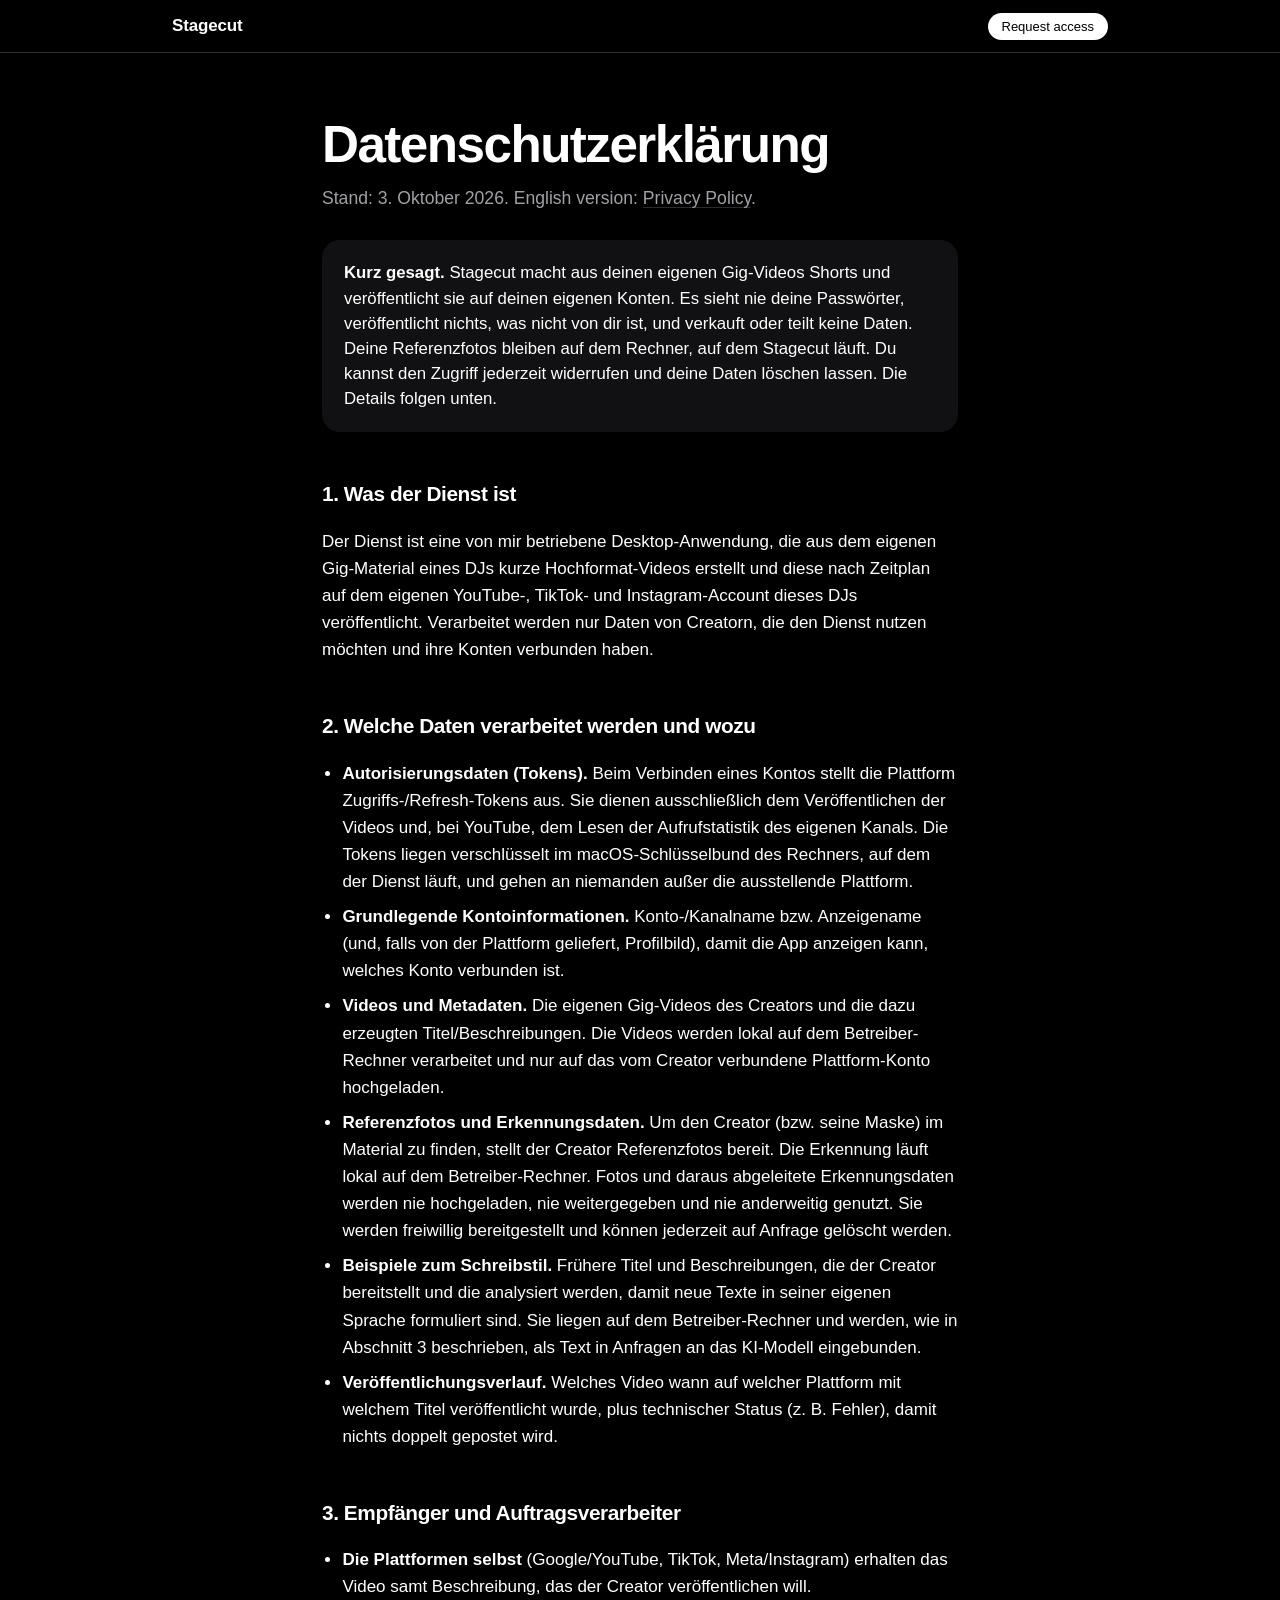
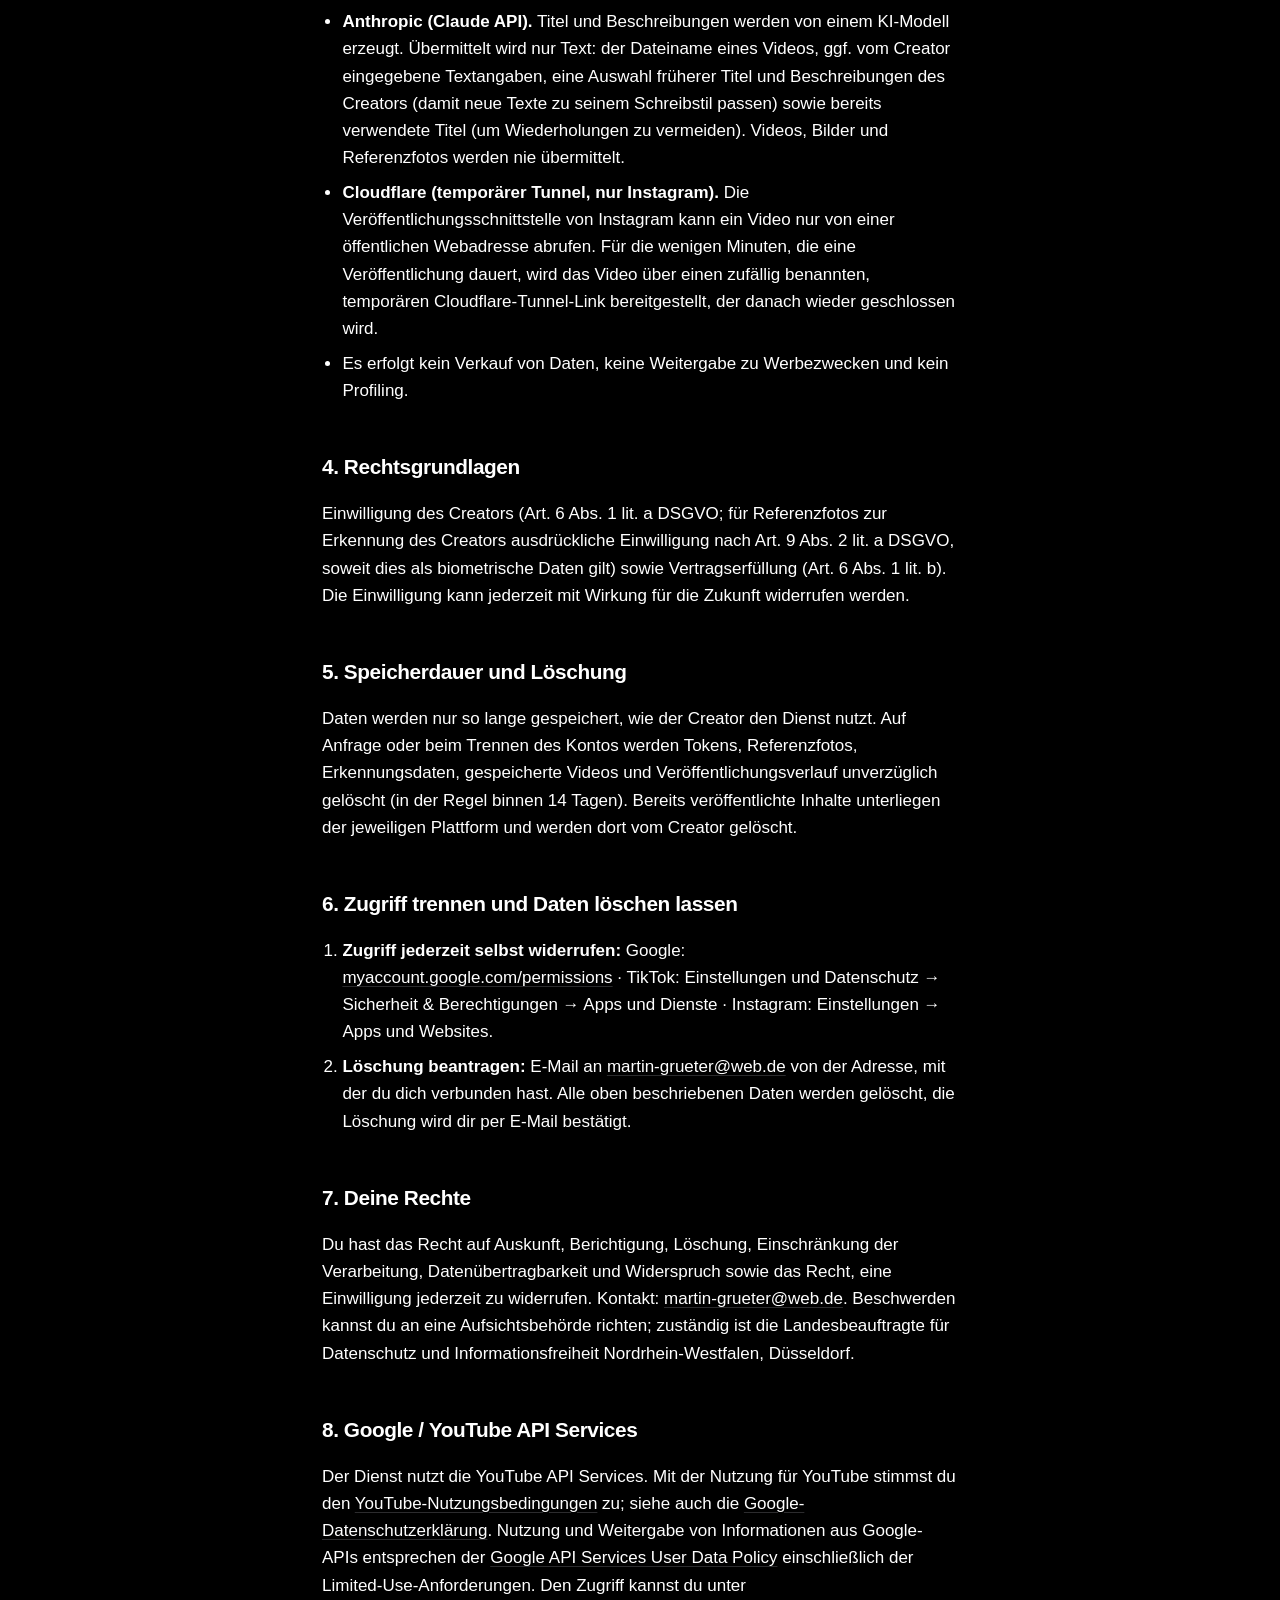
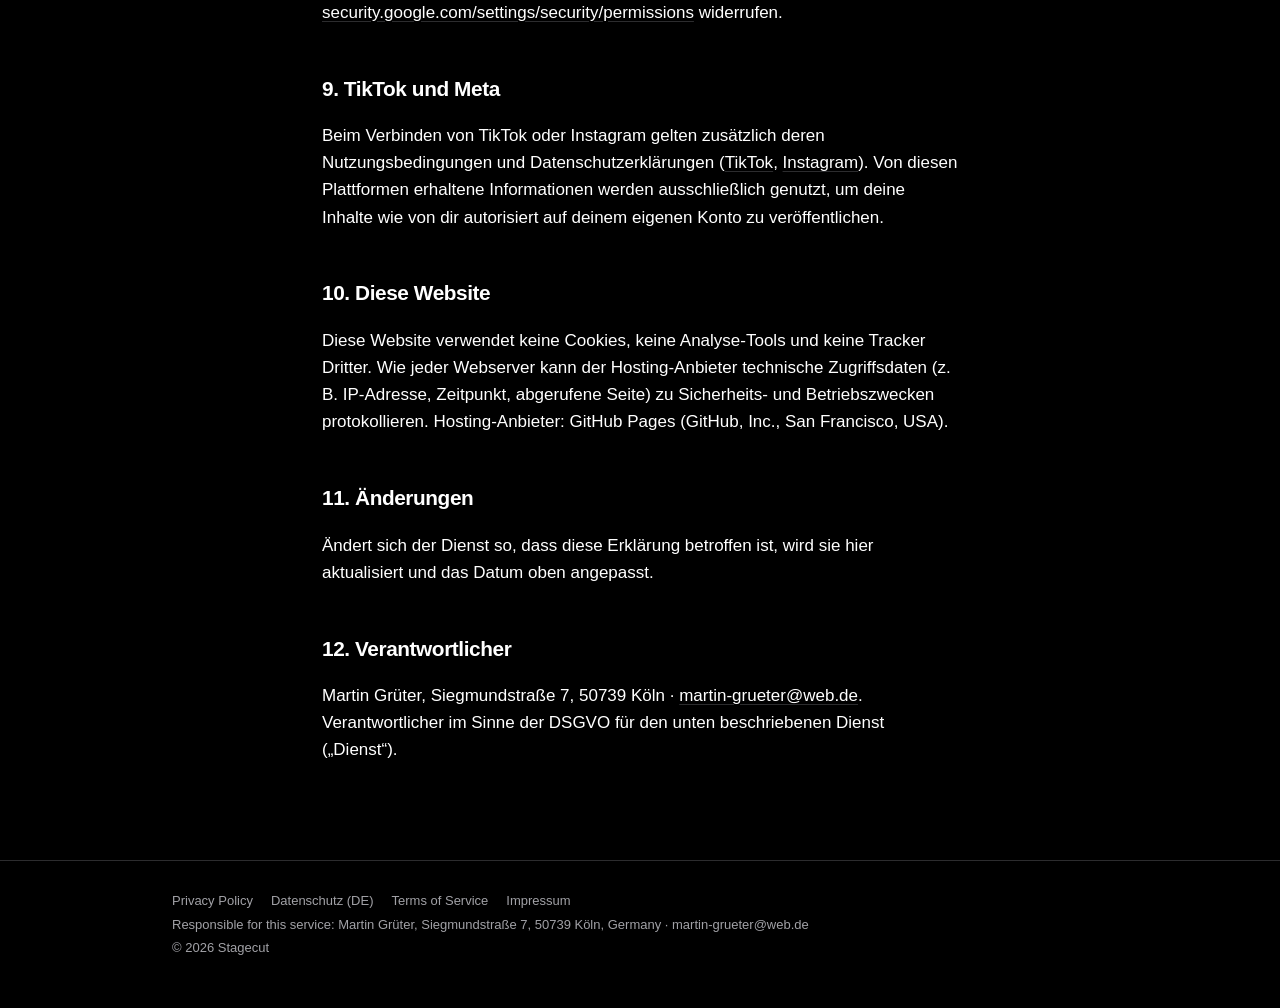
==== datenschutz.html @ 5a14fdf3 "Add files via upload" ====
<!doctype html>
<html lang="de">
<head>
<meta charset="utf-8">
<meta name="viewport" content="width=device-width, initial-scale=1">
<title>Datenschutzerklärung – Stagecut</title>
<meta name="description" content="Wie Stagecut mit Creator-Daten, Plattform-Tokens und Videos umgeht.">
<meta name="color-scheme" content="dark">
<link rel="stylesheet" href="style.css">
</head>
<body>
<nav class="nav"><div class="nav-inner">
  <a class="brand" href="index.html">Stagecut</a>
  <div class="nav-links"><a class="pill" href="mailto:martin-grueter@web.de?subject=Stagecut%20access">Request access</a></div>
</div></nav>
<main class="narrow">
<h1>Datenschutzerklärung</h1>
<p class="lead">Stand: 3. Oktober 2026. English version: <a href="privacy.html">Privacy Policy</a>.</p>

<div class="summary"><strong>Kurz gesagt.</strong> Stagecut macht aus deinen eigenen Gig-Videos Shorts und veröffentlicht sie auf deinen eigenen Konten. Es sieht nie deine Passwörter, veröffentlicht nichts, was nicht von dir ist, und verkauft oder teilt keine Daten. Deine Referenzfotos bleiben auf dem Rechner, auf dem Stagecut läuft. Du kannst den Zugriff jederzeit widerrufen und deine Daten löschen lassen. Die Details folgen unten.</div>
<h2>1. Was der Dienst ist</h2>
<p>Der Dienst ist eine von mir betriebene Desktop-Anwendung, die aus dem eigenen Gig-Material eines DJs kurze Hochformat-Videos erstellt und diese nach Zeitplan auf dem eigenen YouTube-, TikTok- und Instagram-Account dieses DJs veröffentlicht. Verarbeitet werden nur Daten von Creatorn, die den Dienst nutzen möchten und ihre Konten verbunden haben.</p>

<h2>2. Welche Daten verarbeitet werden und wozu</h2>
<ul>
<li><strong>Autorisierungsdaten (Tokens).</strong> Beim Verbinden eines Kontos stellt die Plattform Zugriffs-/Refresh-Tokens aus. Sie dienen ausschließlich dem Veröffentlichen der Videos und, bei YouTube, dem Lesen der Aufrufstatistik des eigenen Kanals. Die Tokens liegen verschlüsselt im macOS-Schlüsselbund des Rechners, auf dem der Dienst läuft, und gehen an niemanden außer die ausstellende Plattform.</li>
<li><strong>Grundlegende Kontoinformationen.</strong> Konto-/Kanalname bzw. Anzeigename (und, falls von der Plattform geliefert, Profilbild), damit die App anzeigen kann, welches Konto verbunden ist.</li>
<li><strong>Videos und Metadaten.</strong> Die eigenen Gig-Videos des Creators und die dazu erzeugten Titel/Beschreibungen. Die Videos werden lokal auf dem Betreiber-Rechner verarbeitet und nur auf das vom Creator verbundene Plattform-Konto hochgeladen.</li>
<li><strong>Referenzfotos und Erkennungsdaten.</strong> Um den Creator (bzw. seine Maske) im Material zu finden, stellt der Creator Referenzfotos bereit. Die Erkennung läuft lokal auf dem Betreiber-Rechner. Fotos und daraus abgeleitete Erkennungsdaten werden nie hochgeladen, nie weitergegeben und nie anderweitig genutzt. Sie werden freiwillig bereitgestellt und können jederzeit auf Anfrage gelöscht werden.</li>
<li><strong>Beispiele zum Schreibstil.</strong> Frühere Titel und Beschreibungen, die der Creator bereitstellt und die analysiert werden, damit neue Texte in seiner eigenen Sprache formuliert sind. Sie liegen auf dem Betreiber-Rechner und werden, wie in Abschnitt 3 beschrieben, als Text in Anfragen an das KI-Modell eingebunden.</li>
<li><strong>Veröffentlichungsverlauf.</strong> Welches Video wann auf welcher Plattform mit welchem Titel veröffentlicht wurde, plus technischer Status (z. B. Fehler), damit nichts doppelt gepostet wird.</li>
</ul>

<h2>3. Empfänger und Auftragsverarbeiter</h2>
<ul>
<li><strong>Die Plattformen selbst</strong> (Google/YouTube, TikTok, Meta/Instagram) erhalten das Video samt Beschreibung, das der Creator veröffentlichen will.</li>
<li><strong>Anthropic (Claude API).</strong> Titel und Beschreibungen werden von einem KI-Modell erzeugt. Übermittelt wird nur Text: der Dateiname eines Videos, ggf. vom Creator eingegebene Textangaben, eine Auswahl früherer Titel und Beschreibungen des Creators (damit neue Texte zu seinem Schreibstil passen) sowie bereits verwendete Titel (um Wiederholungen zu vermeiden). Videos, Bilder und Referenzfotos werden nie übermittelt.</li>
<li><strong>Cloudflare (temporärer Tunnel, nur Instagram).</strong> Die Veröffentlichungsschnittstelle von Instagram kann ein Video nur von einer öffentlichen Webadresse abrufen. Für die wenigen Minuten, die eine Veröffentlichung dauert, wird das Video über einen zufällig benannten, temporären Cloudflare-Tunnel-Link bereitgestellt, der danach wieder geschlossen wird.</li>
<li>Es erfolgt kein Verkauf von Daten, keine Weitergabe zu Werbezwecken und kein Profiling.</li>
</ul>

<h2>4. Rechtsgrundlagen</h2>
<p>Einwilligung des Creators (Art. 6 Abs. 1 lit. a DSGVO; für Referenzfotos zur Erkennung des Creators ausdrückliche Einwilligung nach Art. 9 Abs. 2 lit. a DSGVO, soweit dies als biometrische Daten gilt) sowie Vertragserfüllung (Art. 6 Abs. 1 lit. b). Die Einwilligung kann jederzeit mit Wirkung für die Zukunft widerrufen werden.</p>

<h2>5. Speicherdauer und Löschung</h2>
<p>Daten werden nur so lange gespeichert, wie der Creator den Dienst nutzt. Auf Anfrage oder beim Trennen des Kontos werden Tokens, Referenzfotos, Erkennungsdaten, gespeicherte Videos und Veröffentlichungsverlauf unverzüglich gelöscht (in der Regel binnen 14 Tagen). Bereits veröffentlichte Inhalte unterliegen der jeweiligen Plattform und werden dort vom Creator gelöscht.</p>

<h2 id="delete-data">6. Zugriff trennen und Daten löschen lassen</h2>
<ol>
<li><strong>Zugriff jederzeit selbst widerrufen:</strong> Google: <a href="https://myaccount.google.com/permissions">myaccount.google.com/permissions</a> &middot; TikTok: Einstellungen und Datenschutz &rarr; Sicherheit &amp; Berechtigungen &rarr; Apps und Dienste &middot; Instagram: Einstellungen &rarr; Apps und Websites.</li>
<li><strong>Löschung beantragen:</strong> E-Mail an <a href="mailto:martin-grueter@web.de">martin-grueter@web.de</a> von der Adresse, mit der du dich verbunden hast. Alle oben beschriebenen Daten werden gelöscht, die Löschung wird dir per E-Mail bestätigt.</li>
</ol>

<h2>7. Deine Rechte</h2>
<p>Du hast das Recht auf Auskunft, Berichtigung, Löschung, Einschränkung der Verarbeitung, Datenübertragbarkeit und Widerspruch sowie das Recht, eine Einwilligung jederzeit zu widerrufen. Kontakt: <a href="mailto:martin-grueter@web.de">martin-grueter@web.de</a>. Beschwerden kannst du an eine Aufsichtsbehörde richten; zuständig ist die Landesbeauftragte für Datenschutz und Informationsfreiheit Nordrhein-Westfalen, Düsseldorf.</p>

<h2>8. Google / YouTube API Services</h2>
<p>Der Dienst nutzt die YouTube API Services. Mit der Nutzung für YouTube stimmst du den <a href="https://www.youtube.com/t/terms">YouTube-Nutzungsbedingungen</a> zu; siehe auch die <a href="https://policies.google.com/privacy">Google-Datenschutzerklärung</a>. Nutzung und Weitergabe von Informationen aus Google-APIs entsprechen der <a href="https://developers.google.com/terms/api-services-user-data-policy">Google API Services User Data Policy</a> einschließlich der Limited-Use-Anforderungen. Den Zugriff kannst du unter <a href="https://security.google.com/settings/security/permissions">security.google.com/settings/security/permissions</a> widerrufen.</p>

<h2>9. TikTok und Meta</h2>
<p>Beim Verbinden von TikTok oder Instagram gelten zusätzlich deren Nutzungsbedingungen und Datenschutzerklärungen (<a href="https://www.tiktok.com/legal/page/eea/privacy-policy/en">TikTok</a>, <a href="https://privacycenter.instagram.com/policy">Instagram</a>). Von diesen Plattformen erhaltene Informationen werden ausschließlich genutzt, um deine Inhalte wie von dir autorisiert auf deinem eigenen Konto zu veröffentlichen.</p>

<h2>10. Diese Website</h2>
<p>Diese Website verwendet keine Cookies, keine Analyse-Tools und keine Tracker Dritter. Wie jeder Webserver kann der Hosting-Anbieter technische Zugriffsdaten (z. B. IP-Adresse, Zeitpunkt, abgerufene Seite) zu Sicherheits- und Betriebszwecken protokollieren. Hosting-Anbieter: GitHub Pages (GitHub, Inc., San Francisco, USA).</p>

<h2>11. Änderungen</h2>
<p>Ändert sich der Dienst so, dass diese Erklärung betroffen ist, wird sie hier aktualisiert und das Datum oben angepasst.</p>
<h2>12. Verantwortlicher</h2>
<p>Martin Grüter, Siegmundstraße 7, 50739 Köln &middot; <a href="mailto:martin-grueter@web.de">martin-grueter@web.de</a>. Verantwortlicher im Sinne der DSGVO für den unten beschriebenen Dienst („Dienst“).</p>


</main>
<footer><div class="foot">
  <a href="privacy.html">Privacy Policy</a><a href="datenschutz.html">Datenschutz (DE)</a><a href="terms.html">Terms of Service</a><a href="impressum.html">Impressum</a><br>
  Responsible for this service: Martin Grüter, Siegmundstraße 7, 50739 Köln, Germany &middot; <a href="mailto:martin-grueter@web.de">martin-grueter@web.de</a><br>
  &copy; 2026 Stagecut
</div></footer>
</body>
</html>
---- style.css ----
/* Always black with white text — no light mode. */
:root {
  --bg: #000000;
  --fg: #ffffff;
  --muted: #a1a1a6;
  --line: #2c2c2e;
  --soft: #111113;
  --nav-bg: rgba(0, 0, 0, .72);
}
html { color-scheme: dark; background: #000; }
* { box-sizing: border-box; }
html { -webkit-text-size-adjust: 100%; scroll-behavior: smooth; }
body {
  margin: 0;
  background: var(--bg);
  color: var(--fg);
  font: 17px/1.6 -apple-system, BlinkMacSystemFont, "SF Pro Text", "Helvetica Neue", Helvetica, Arial, sans-serif;
  -webkit-font-smoothing: antialiased;
}
a { color: inherit; text-decoration-color: var(--line); text-underline-offset: 3px; }
a:hover { text-decoration-color: currentColor; }

/* Navigation */
.nav {
  position: sticky; top: 0; z-index: 10;
  background: var(--nav-bg);
  -webkit-backdrop-filter: saturate(180%) blur(20px);
  backdrop-filter: saturate(180%) blur(20px);
  border-bottom: 1px solid var(--line);
}
.nav-inner { max-width: 980px; margin: 0 auto; padding: 0 22px; height: 52px; display: flex; align-items: center; justify-content: space-between; }
.brand { font-weight: 600; font-size: 17px; letter-spacing: -.01em; text-decoration: none; }
.nav-links a { color: var(--muted); text-decoration: none; font-size: 14px; margin-left: 22px; }
.nav-links a:hover { color: var(--fg); }

/* Layout */
.wrap { max-width: 980px; margin: 0 auto; padding: 0 22px; }
.narrow { max-width: 680px; margin: 0 auto; padding: 64px 22px 40px; }

/* Hero */
.hero { text-align: center; padding: 110px 0 90px; }
.eyebrow { color: var(--muted); font-size: 15px; font-weight: 500; letter-spacing: .02em; margin: 0 0 18px; }
.hero h1 { font-size: clamp(2.7rem, 7.5vw, 5rem); line-height: 1.04; letter-spacing: -.035em; font-weight: 700; margin: 0 auto 24px; max-width: 14ch; }
.hero p.sub { color: var(--muted); font-size: clamp(1.1rem, 2.4vw, 1.4rem); line-height: 1.45; letter-spacing: -.01em; max-width: 620px; margin: 0 auto 36px; }
.cta { display: inline-flex; gap: 12px; flex-wrap: wrap; justify-content: center; }
.btn { display: inline-block; padding: 12px 24px; border-radius: 980px; font-size: 16px; text-decoration: none; background: var(--fg); color: var(--bg); }
.btn.ghost { background: transparent; color: var(--fg); box-shadow: inset 0 0 0 1px var(--line); }
.btn:hover { opacity: .85; }

/* Sections */
section { padding: 72px 0; border-top: 1px solid var(--line); }
section h2 { font-size: clamp(1.9rem, 4.5vw, 2.8rem); line-height: 1.1; letter-spacing: -.03em; font-weight: 700; margin: 0 0 16px; max-width: 18ch; }
section p.lead { color: var(--muted); font-size: 1.2rem; line-height: 1.5; max-width: 620px; margin: 0 0 40px; letter-spacing: -.01em; }
.grid { display: grid; grid-template-columns: repeat(3, 1fr); gap: 16px; }
.card { background: var(--soft); border-radius: 22px; padding: 30px 28px 34px; }
.card .n { color: var(--muted); font-size: 14px; font-weight: 500; margin-bottom: 40px; }
.card h3 { font-size: 1.35rem; letter-spacing: -.02em; margin: 0 0 8px; }
.card p { color: var(--muted); margin: 0; font-size: 16px; }
.rows > div { display: grid; grid-template-columns: 220px 1fr; gap: 24px; padding: 22px 0; border-top: 1px solid var(--line); }
.rows > div:last-child { border-bottom: 1px solid var(--line); }
.rows h3 { margin: 0; font-size: 1rem; font-weight: 600; }
.rows p { margin: 0; color: var(--muted); }
.quote { background: var(--soft); border-radius: 22px; padding: 40px 32px; font-size: clamp(1.3rem, 3vw, 1.8rem); line-height: 1.35; letter-spacing: -.02em; font-weight: 600; }
.quote span { color: var(--muted); }

/* Legal pages */
.narrow h1 { font-size: clamp(2.2rem, 6vw, 3.2rem); letter-spacing: -.03em; line-height: 1.08; margin: 0 0 12px; }
.narrow .lead { color: var(--muted); font-size: 1.1rem; margin: 0 0 28px; }
.narrow h2 { font-size: 1.3rem; letter-spacing: -.02em; margin: 2.2em 0 .5em; }
.narrow p, .narrow li { color: var(--fg); }
.narrow ul, .narrow ol { padding-left: 1.2em; }
.narrow li { margin-bottom: .45em; }

/* Footer */
footer { border-top: 1px solid var(--line); margin-top: 40px; }
.foot { max-width: 980px; margin: 0 auto; padding: 28px 22px 48px; color: var(--muted); font-size: 13px; line-height: 1.8; }
.foot a { color: var(--muted); text-decoration: none; margin-right: 18px; }
.foot a:hover { color: var(--fg); }

@media (max-width: 760px) {
  .grid { grid-template-columns: 1fr; }
  .rows > div { grid-template-columns: 1fr; gap: 6px; }
  .hero { padding: 72px 0 60px; }
  .nav-links a:not(.keep) { display: none; }
  .card .n { margin-bottom: 20px; }
}

/* Brand hero + summary box (second pass) */
.hero h1 { max-width: none; font-size: clamp(3.2rem, 11vw, 7rem); line-height: 1; letter-spacing: -.045em; margin-bottom: 26px; }
.hero h1 span { display: block; }
.hero h1 .dim { color: var(--muted); font-size: .5em; letter-spacing: -.03em; font-weight: 600; margin-top: .18em; }
.hero { padding-top: 96px; }
.nav-links a.pill { margin-left: 0; color: var(--bg); background: var(--fg); padding: 6px 14px; border-radius: 980px; font-size: 13px; }
.nav-links a.pill:hover { color: var(--bg); opacity: .85; }
@media (max-width: 760px) { .nav-links a.pill { display: inline-block !important; } }
.summary { background: var(--soft); border-radius: 18px; padding: 20px 22px; margin: 0 0 8px; font-size: 1.05rem; line-height: 1.5; }
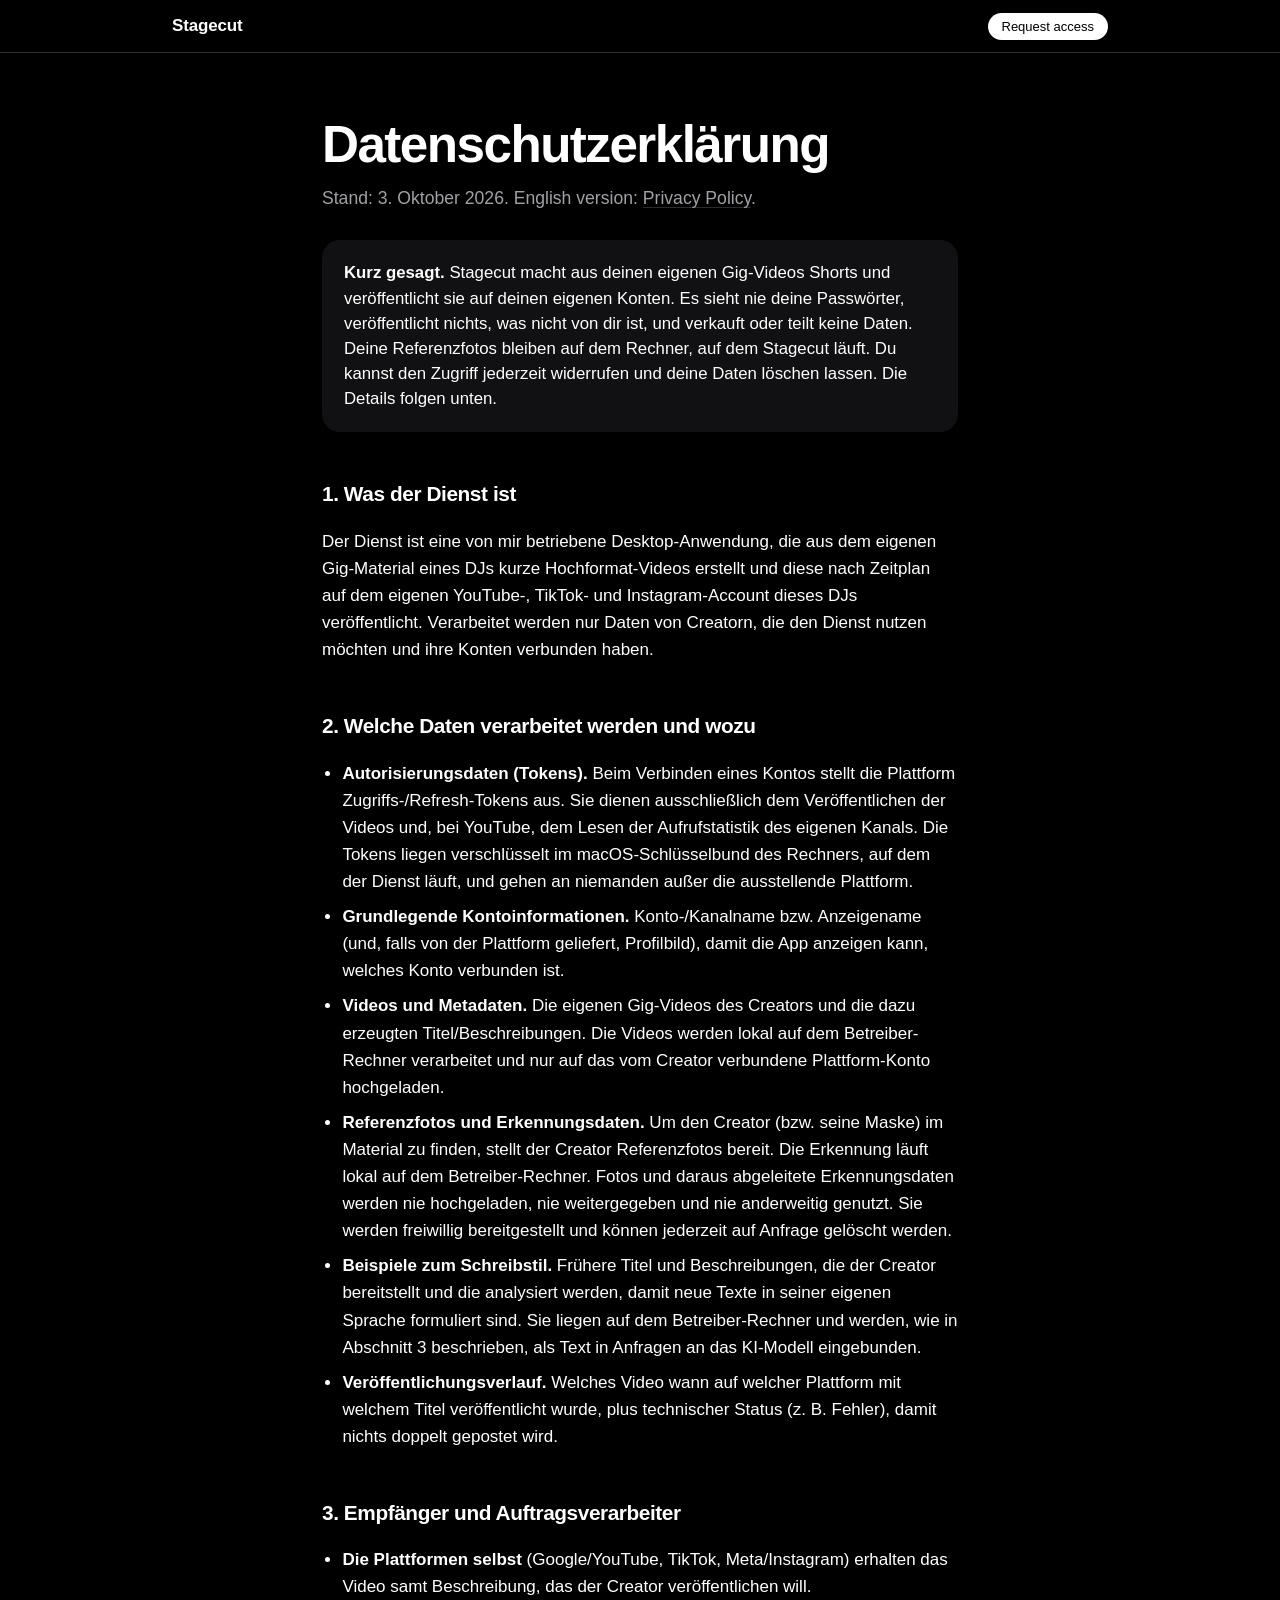
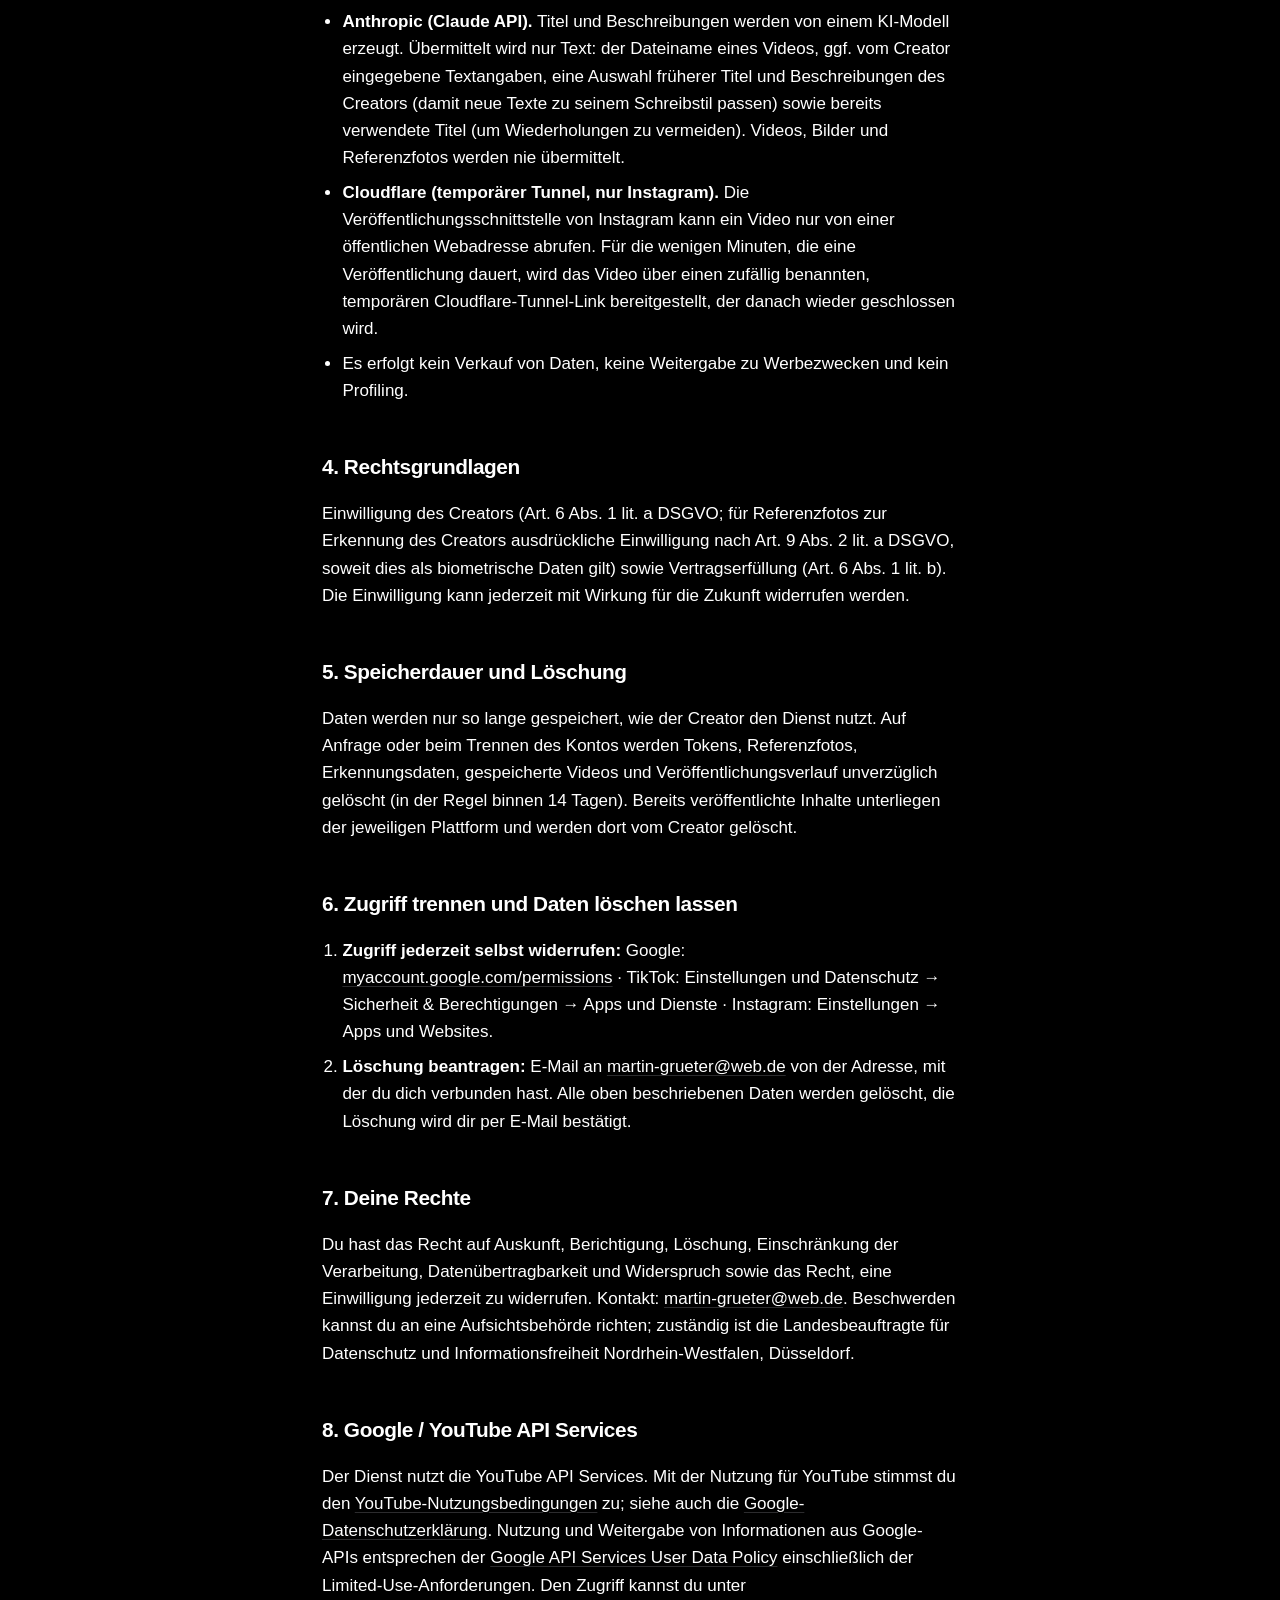
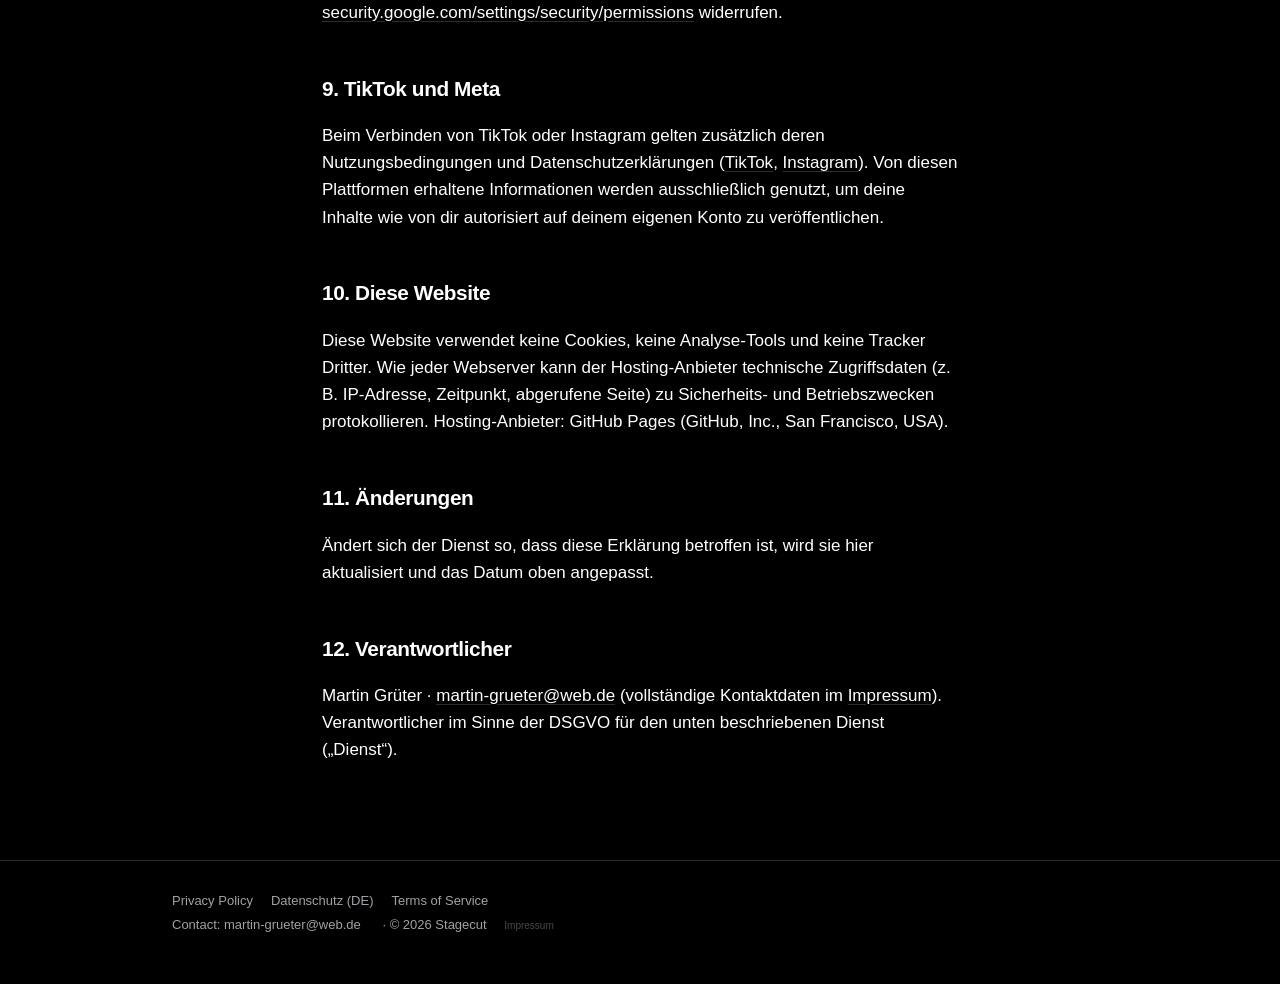
==== commit 1e6c6dac: "Add files via upload" ====
--- a/datenschutz.html
+++ b/datenschutz.html
@@ -66,14 +66,13 @@
 <h2>11. Änderungen</h2>
 <p>Ändert sich der Dienst so, dass diese Erklärung betroffen ist, wird sie hier aktualisiert und das Datum oben angepasst.</p>
 <h2>12. Verantwortlicher</h2>
-<p>Martin Grüter, Siegmundstraße 7, 50739 Köln &middot; <a href="mailto:martin-grueter@web.de">martin-grueter@web.de</a>. Verantwortlicher im Sinne der DSGVO für den unten beschriebenen Dienst („Dienst“).</p>
+<p>Martin Grüter &middot; <a href="mailto:martin-grueter@web.de">martin-grueter@web.de</a> (vollständige Kontaktdaten im <a href="impressum.html">Impressum</a>). Verantwortlicher im Sinne der DSGVO für den unten beschriebenen Dienst („Dienst“).</p>
 
 
 </main>
 <footer><div class="foot">
-  <a href="privacy.html">Privacy Policy</a><a href="datenschutz.html">Datenschutz (DE)</a><a href="terms.html">Terms of Service</a><a href="impressum.html">Impressum</a><br>
-  Responsible for this service: Martin Grüter, Siegmundstraße 7, 50739 Köln, Germany &middot; <a href="mailto:martin-grueter@web.de">martin-grueter@web.de</a><br>
-  &copy; 2026 Stagecut
+  <a href="privacy.html">Privacy Policy</a><a href="datenschutz.html">Datenschutz (DE)</a><a href="terms.html">Terms of Service</a><br>
+  Contact: <a href="mailto:martin-grueter@web.de">martin-grueter@web.de</a> &middot; &copy; 2026 Stagecut <a class="tiny" href="impressum.html">Impressum</a>
 </div></footer>
 </body>
 </html>
--- a/style.css
+++ b/style.css
@@ -94,3 +94,7 @@
 .nav-links a.pill:hover { color: var(--bg); opacity: .85; }
 @media (max-width: 760px) { .nav-links a.pill { display: inline-block !important; } }
 .summary { background: var(--soft); border-radius: 18px; padding: 20px 22px; margin: 0 0 8px; font-size: 1.05rem; line-height: 1.5; }
+
+/* Impressum link: legally required, kept small and unobtrusive */
+.foot a.tiny { margin-left: 14px; margin-right: 0; font-size: 10px; opacity: .45; }
+.foot a.tiny:hover { opacity: .9; }
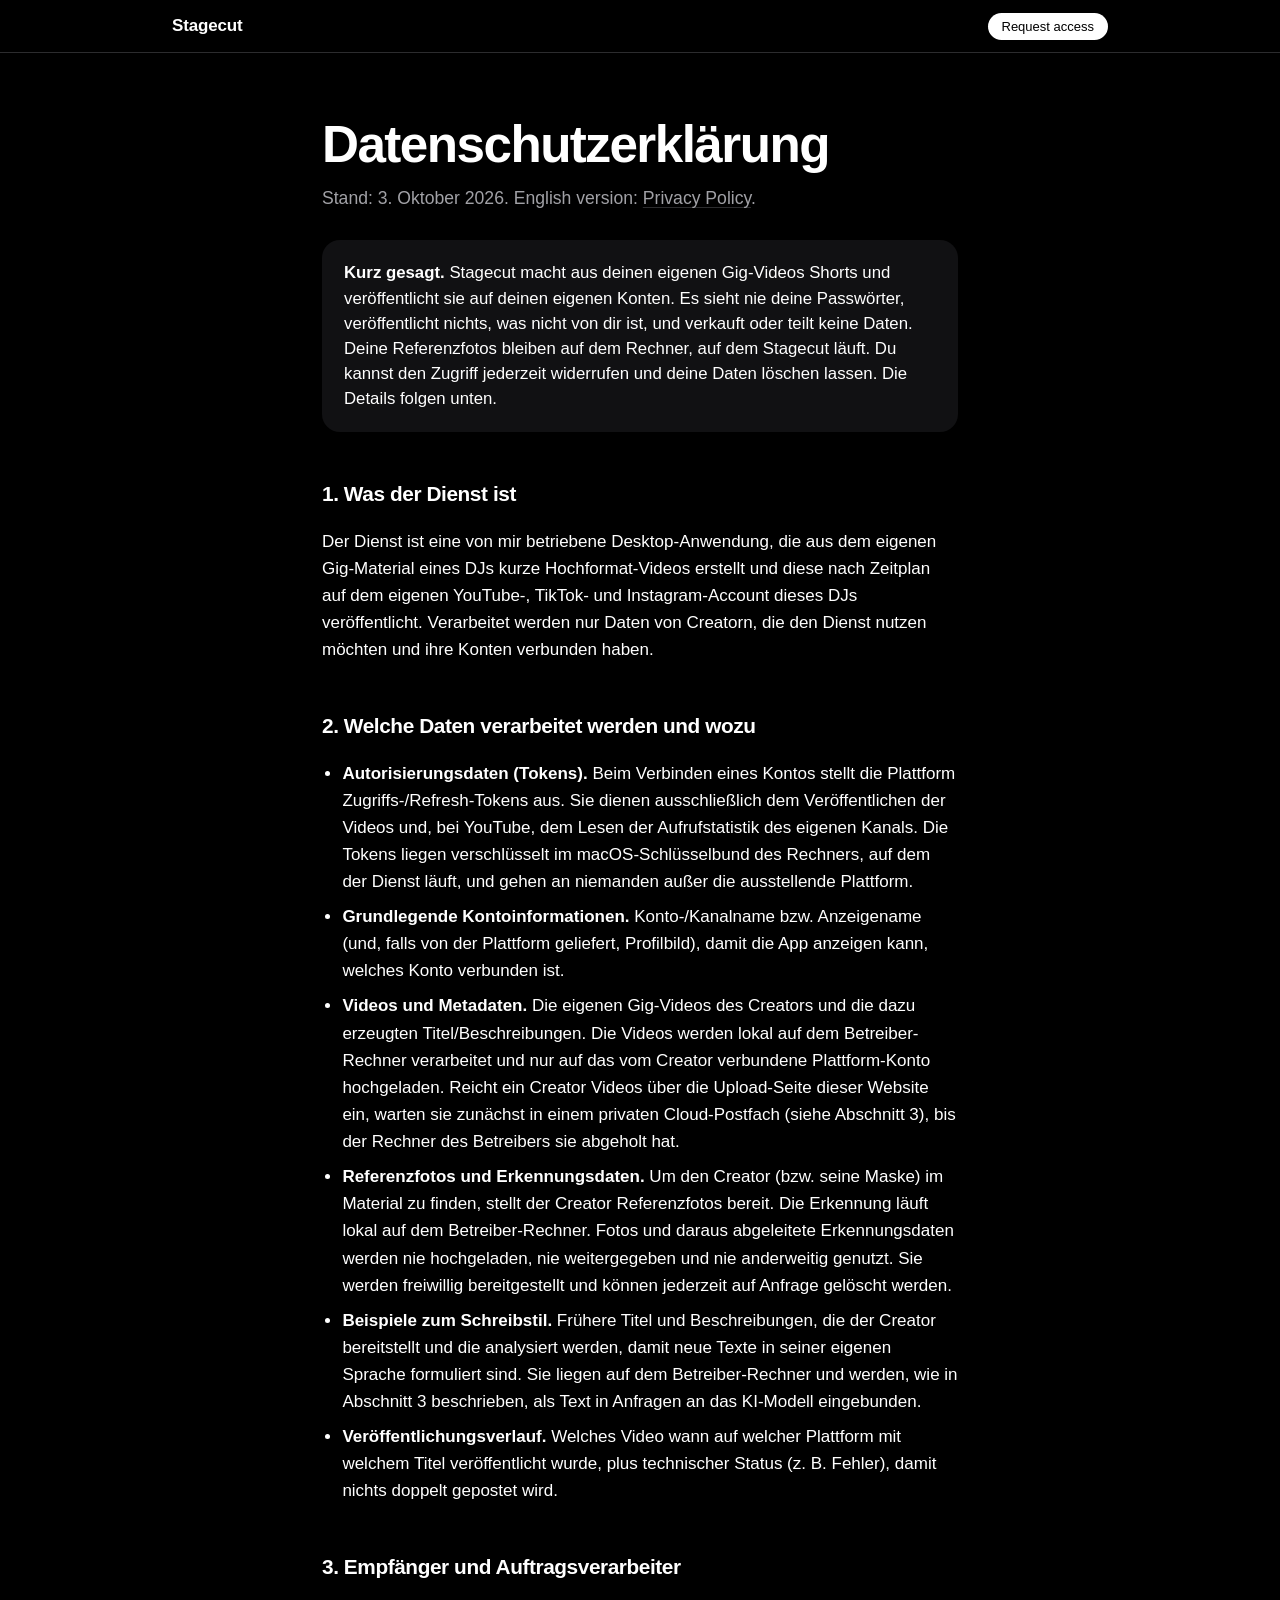
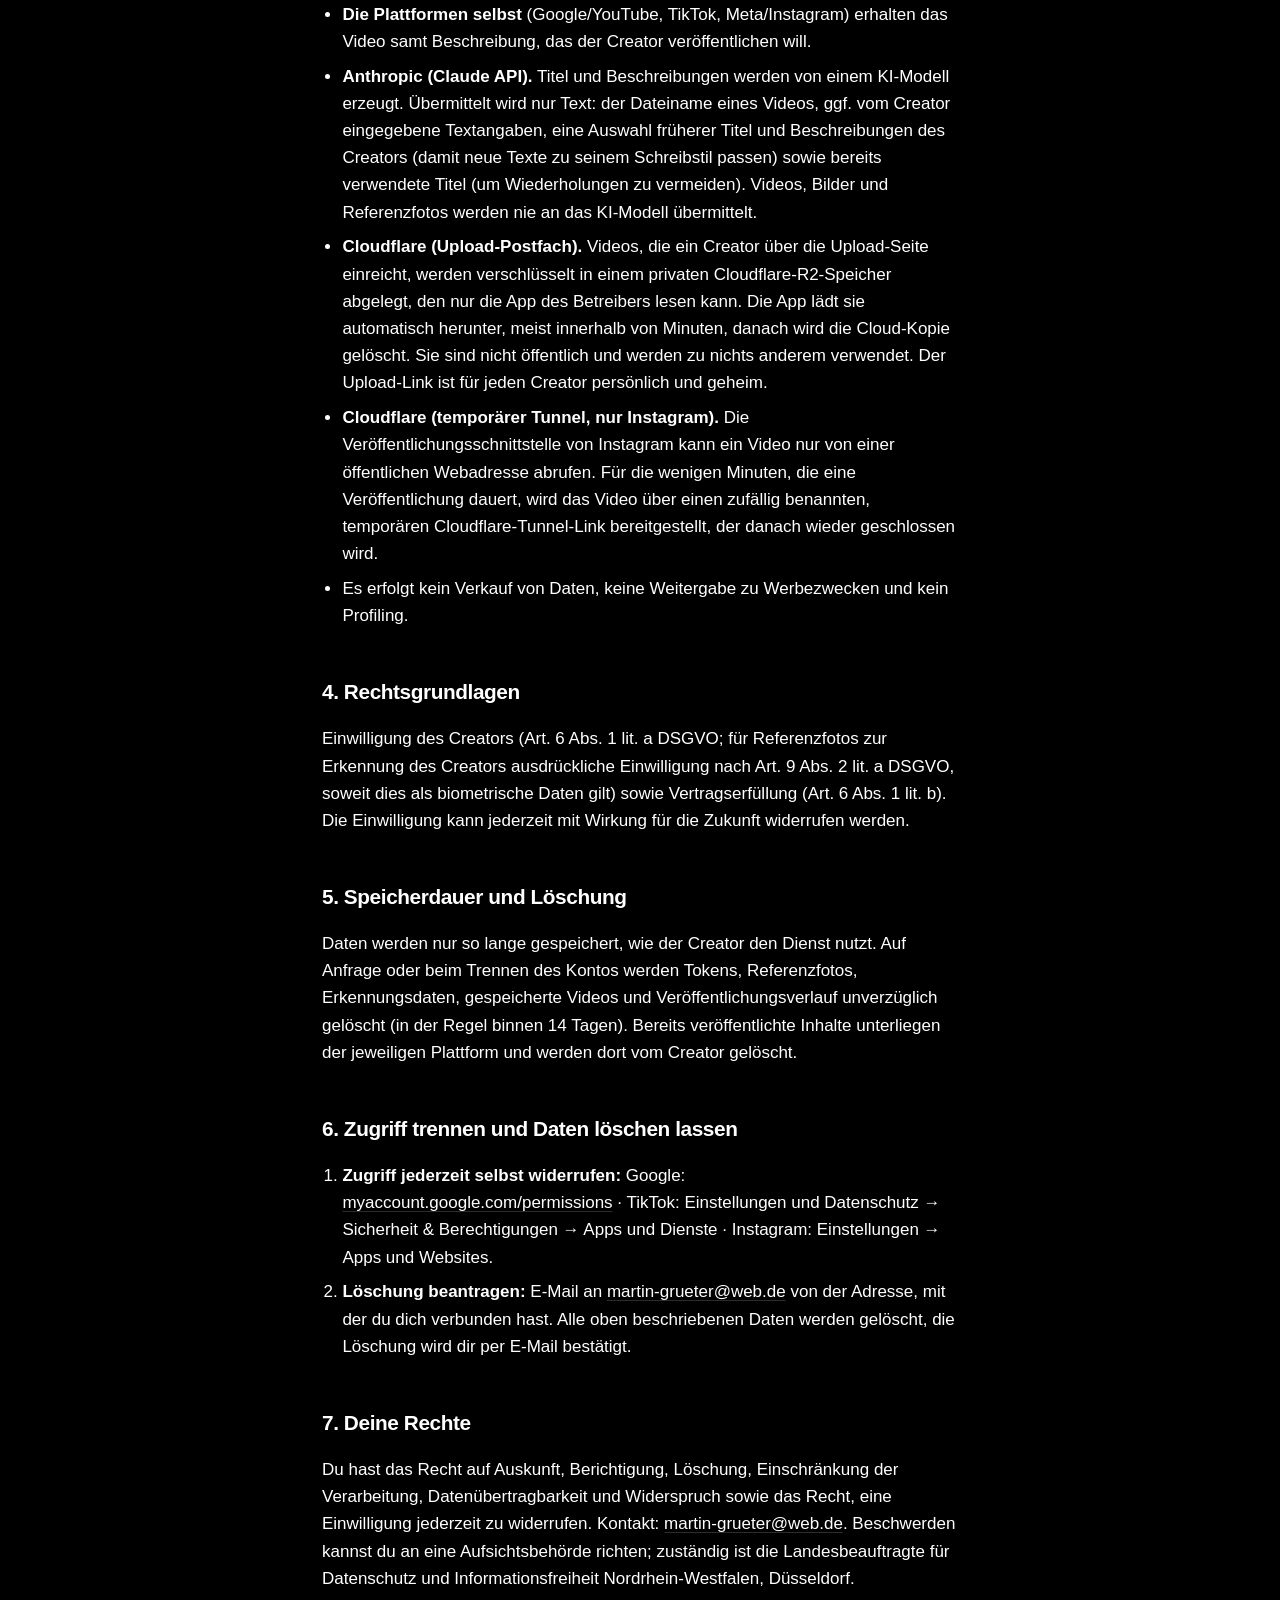
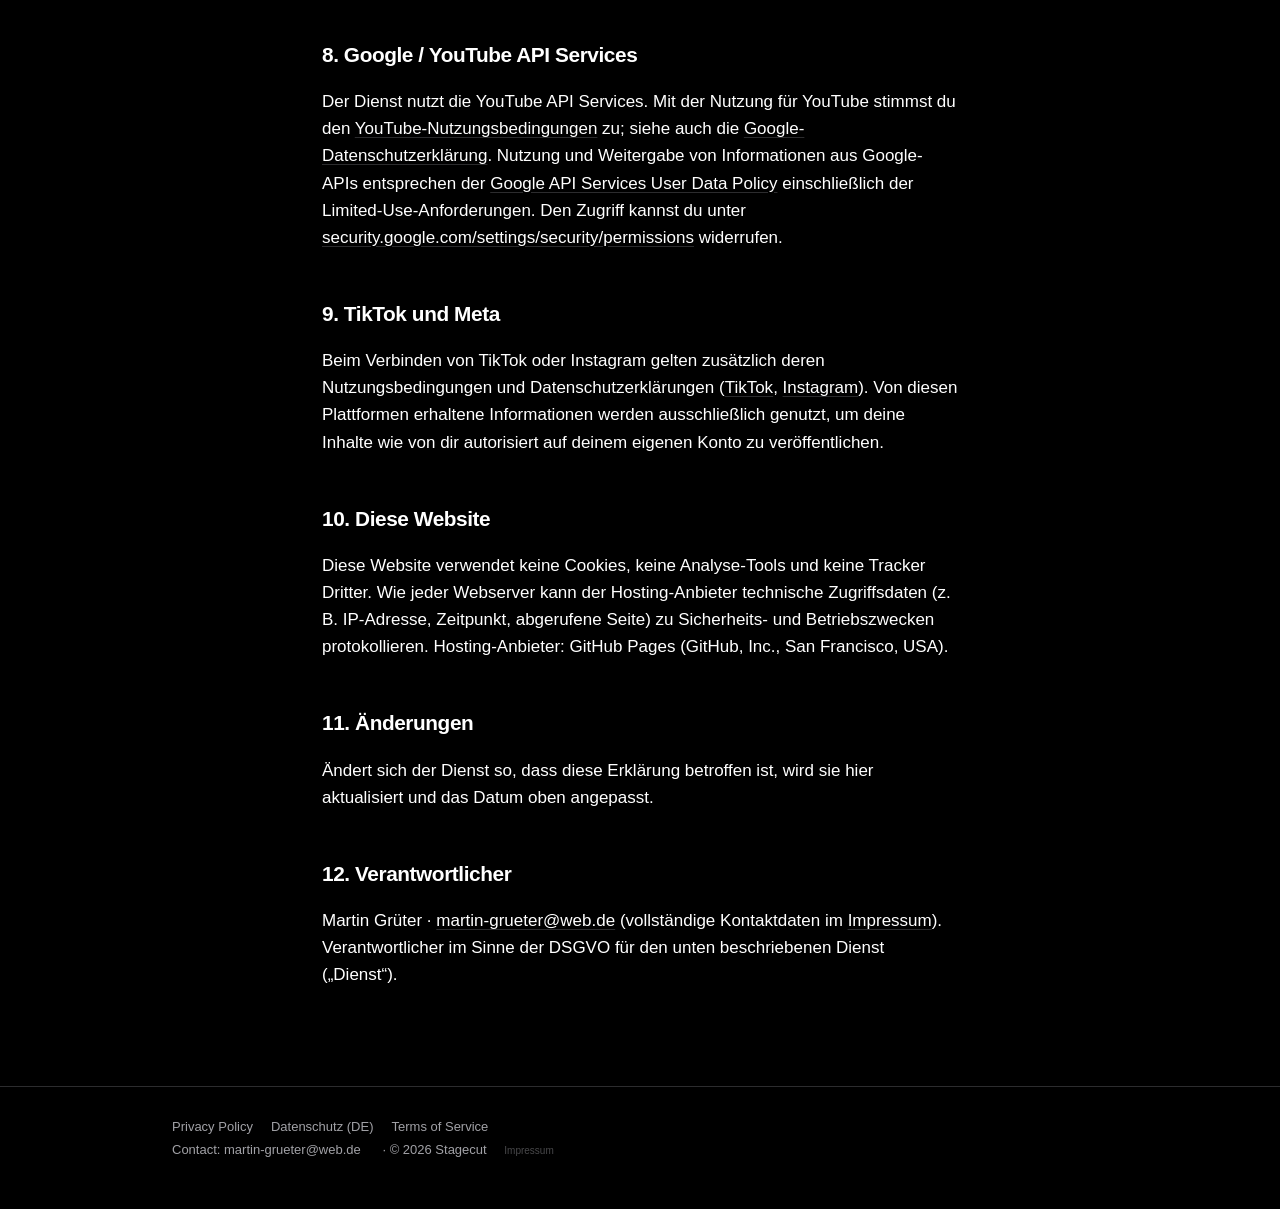
==== commit 3c05542d: "Add files via upload" ====
--- a/datenschutz.html
+++ b/datenschutz.html
@@ -25,7 +25,7 @@
 <ul>
 <li><strong>Autorisierungsdaten (Tokens).</strong> Beim Verbinden eines Kontos stellt die Plattform Zugriffs-/Refresh-Tokens aus. Sie dienen ausschließlich dem Veröffentlichen der Videos und, bei YouTube, dem Lesen der Aufrufstatistik des eigenen Kanals. Die Tokens liegen verschlüsselt im macOS-Schlüsselbund des Rechners, auf dem der Dienst läuft, und gehen an niemanden außer die ausstellende Plattform.</li>
 <li><strong>Grundlegende Kontoinformationen.</strong> Konto-/Kanalname bzw. Anzeigename (und, falls von der Plattform geliefert, Profilbild), damit die App anzeigen kann, welches Konto verbunden ist.</li>
-<li><strong>Videos und Metadaten.</strong> Die eigenen Gig-Videos des Creators und die dazu erzeugten Titel/Beschreibungen. Die Videos werden lokal auf dem Betreiber-Rechner verarbeitet und nur auf das vom Creator verbundene Plattform-Konto hochgeladen.</li>
+<li><strong>Videos und Metadaten.</strong> Die eigenen Gig-Videos des Creators und die dazu erzeugten Titel/Beschreibungen. Die Videos werden lokal auf dem Betreiber-Rechner verarbeitet und nur auf das vom Creator verbundene Plattform-Konto hochgeladen. Reicht ein Creator Videos über die Upload-Seite dieser Website ein, warten sie zunächst in einem privaten Cloud-Postfach (siehe Abschnitt 3), bis der Rechner des Betreibers sie abgeholt hat.</li>
 <li><strong>Referenzfotos und Erkennungsdaten.</strong> Um den Creator (bzw. seine Maske) im Material zu finden, stellt der Creator Referenzfotos bereit. Die Erkennung läuft lokal auf dem Betreiber-Rechner. Fotos und daraus abgeleitete Erkennungsdaten werden nie hochgeladen, nie weitergegeben und nie anderweitig genutzt. Sie werden freiwillig bereitgestellt und können jederzeit auf Anfrage gelöscht werden.</li>
 <li><strong>Beispiele zum Schreibstil.</strong> Frühere Titel und Beschreibungen, die der Creator bereitstellt und die analysiert werden, damit neue Texte in seiner eigenen Sprache formuliert sind. Sie liegen auf dem Betreiber-Rechner und werden, wie in Abschnitt 3 beschrieben, als Text in Anfragen an das KI-Modell eingebunden.</li>
 <li><strong>Veröffentlichungsverlauf.</strong> Welches Video wann auf welcher Plattform mit welchem Titel veröffentlicht wurde, plus technischer Status (z. B. Fehler), damit nichts doppelt gepostet wird.</li>
@@ -34,7 +34,8 @@
 <h2>3. Empfänger und Auftragsverarbeiter</h2>
 <ul>
 <li><strong>Die Plattformen selbst</strong> (Google/YouTube, TikTok, Meta/Instagram) erhalten das Video samt Beschreibung, das der Creator veröffentlichen will.</li>
-<li><strong>Anthropic (Claude API).</strong> Titel und Beschreibungen werden von einem KI-Modell erzeugt. Übermittelt wird nur Text: der Dateiname eines Videos, ggf. vom Creator eingegebene Textangaben, eine Auswahl früherer Titel und Beschreibungen des Creators (damit neue Texte zu seinem Schreibstil passen) sowie bereits verwendete Titel (um Wiederholungen zu vermeiden). Videos, Bilder und Referenzfotos werden nie übermittelt.</li>
+<li><strong>Anthropic (Claude API).</strong> Titel und Beschreibungen werden von einem KI-Modell erzeugt. Übermittelt wird nur Text: der Dateiname eines Videos, ggf. vom Creator eingegebene Textangaben, eine Auswahl früherer Titel und Beschreibungen des Creators (damit neue Texte zu seinem Schreibstil passen) sowie bereits verwendete Titel (um Wiederholungen zu vermeiden). Videos, Bilder und Referenzfotos werden nie an das KI-Modell übermittelt.</li>
+<li><strong>Cloudflare (Upload-Postfach).</strong> Videos, die ein Creator über die Upload-Seite einreicht, werden verschlüsselt in einem privaten Cloudflare-R2-Speicher abgelegt, den nur die App des Betreibers lesen kann. Die App lädt sie automatisch herunter, meist innerhalb von Minuten, danach wird die Cloud-Kopie gelöscht. Sie sind nicht öffentlich und werden zu nichts anderem verwendet. Der Upload-Link ist für jeden Creator persönlich und geheim.</li>
 <li><strong>Cloudflare (temporärer Tunnel, nur Instagram).</strong> Die Veröffentlichungsschnittstelle von Instagram kann ein Video nur von einer öffentlichen Webadresse abrufen. Für die wenigen Minuten, die eine Veröffentlichung dauert, wird das Video über einen zufällig benannten, temporären Cloudflare-Tunnel-Link bereitgestellt, der danach wieder geschlossen wird.</li>
 <li>Es erfolgt kein Verkauf von Daten, keine Weitergabe zu Werbezwecken und kein Profiling.</li>
 </ul>
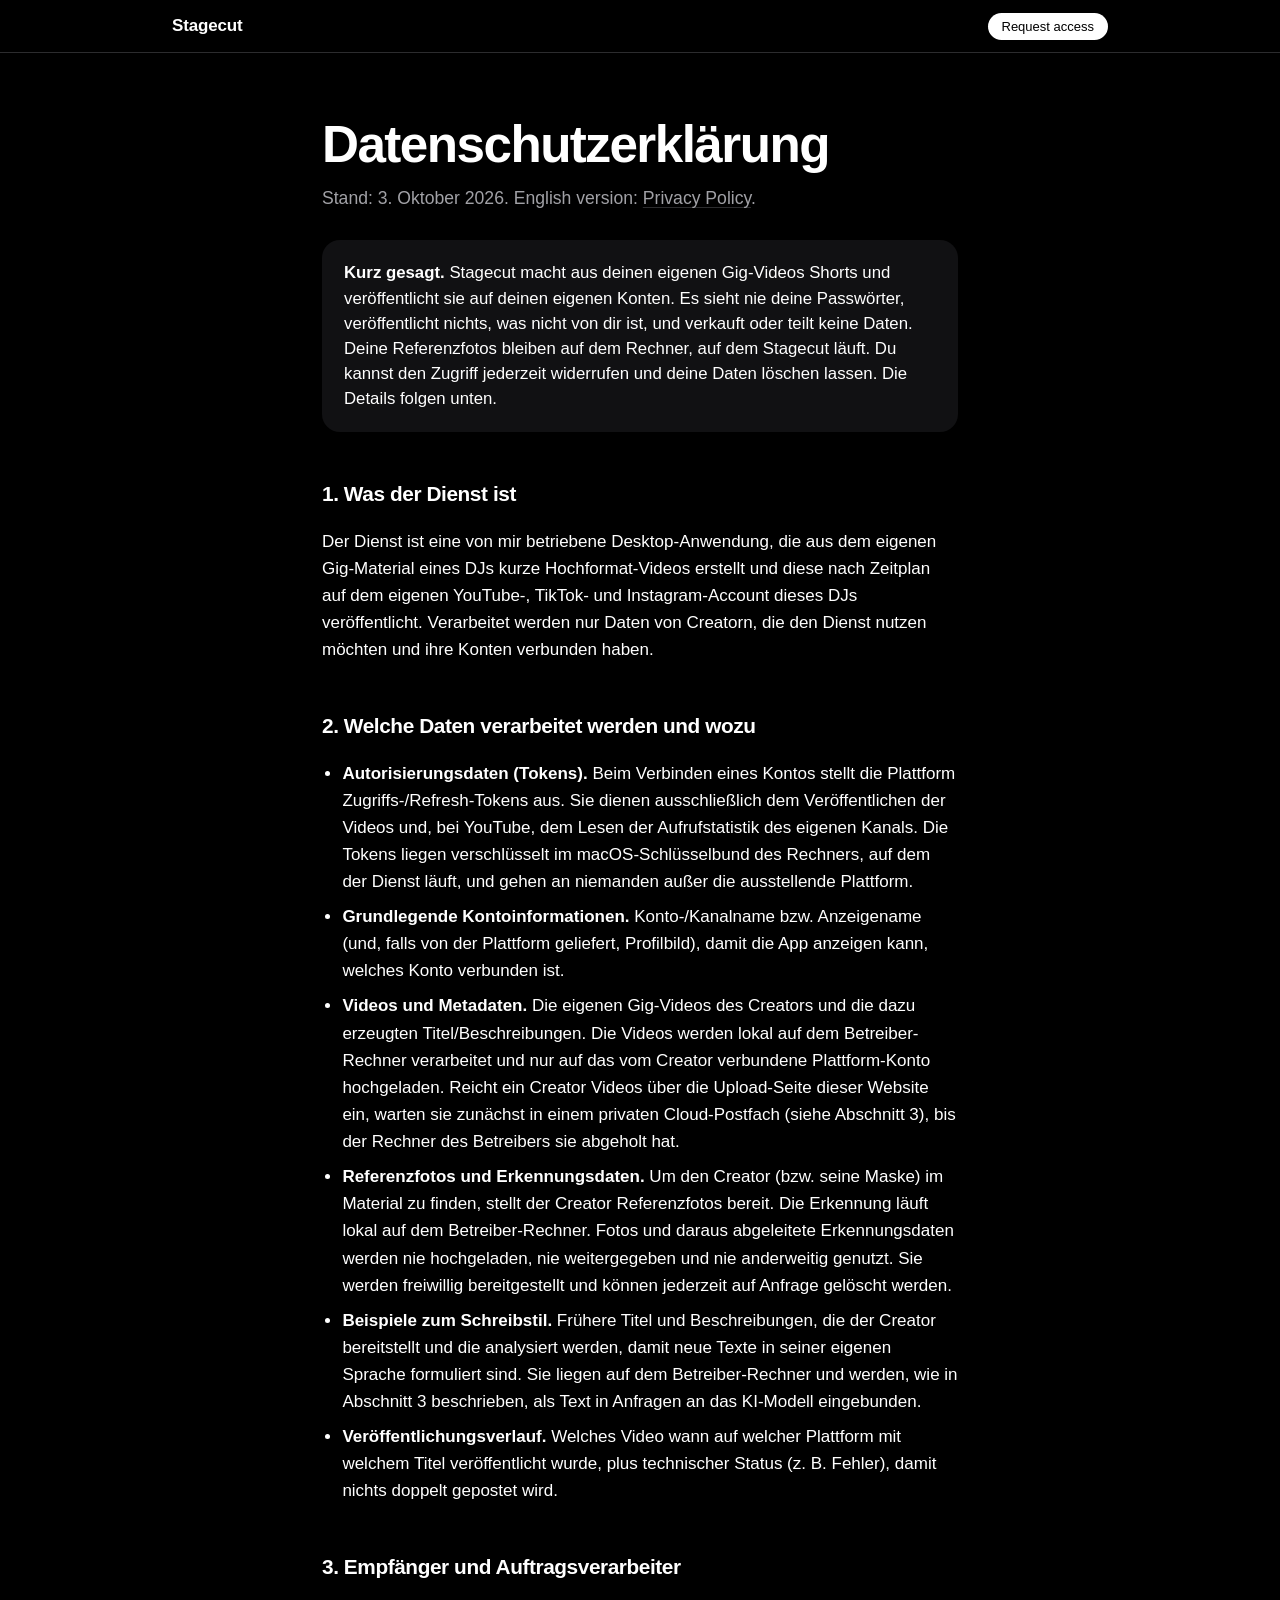
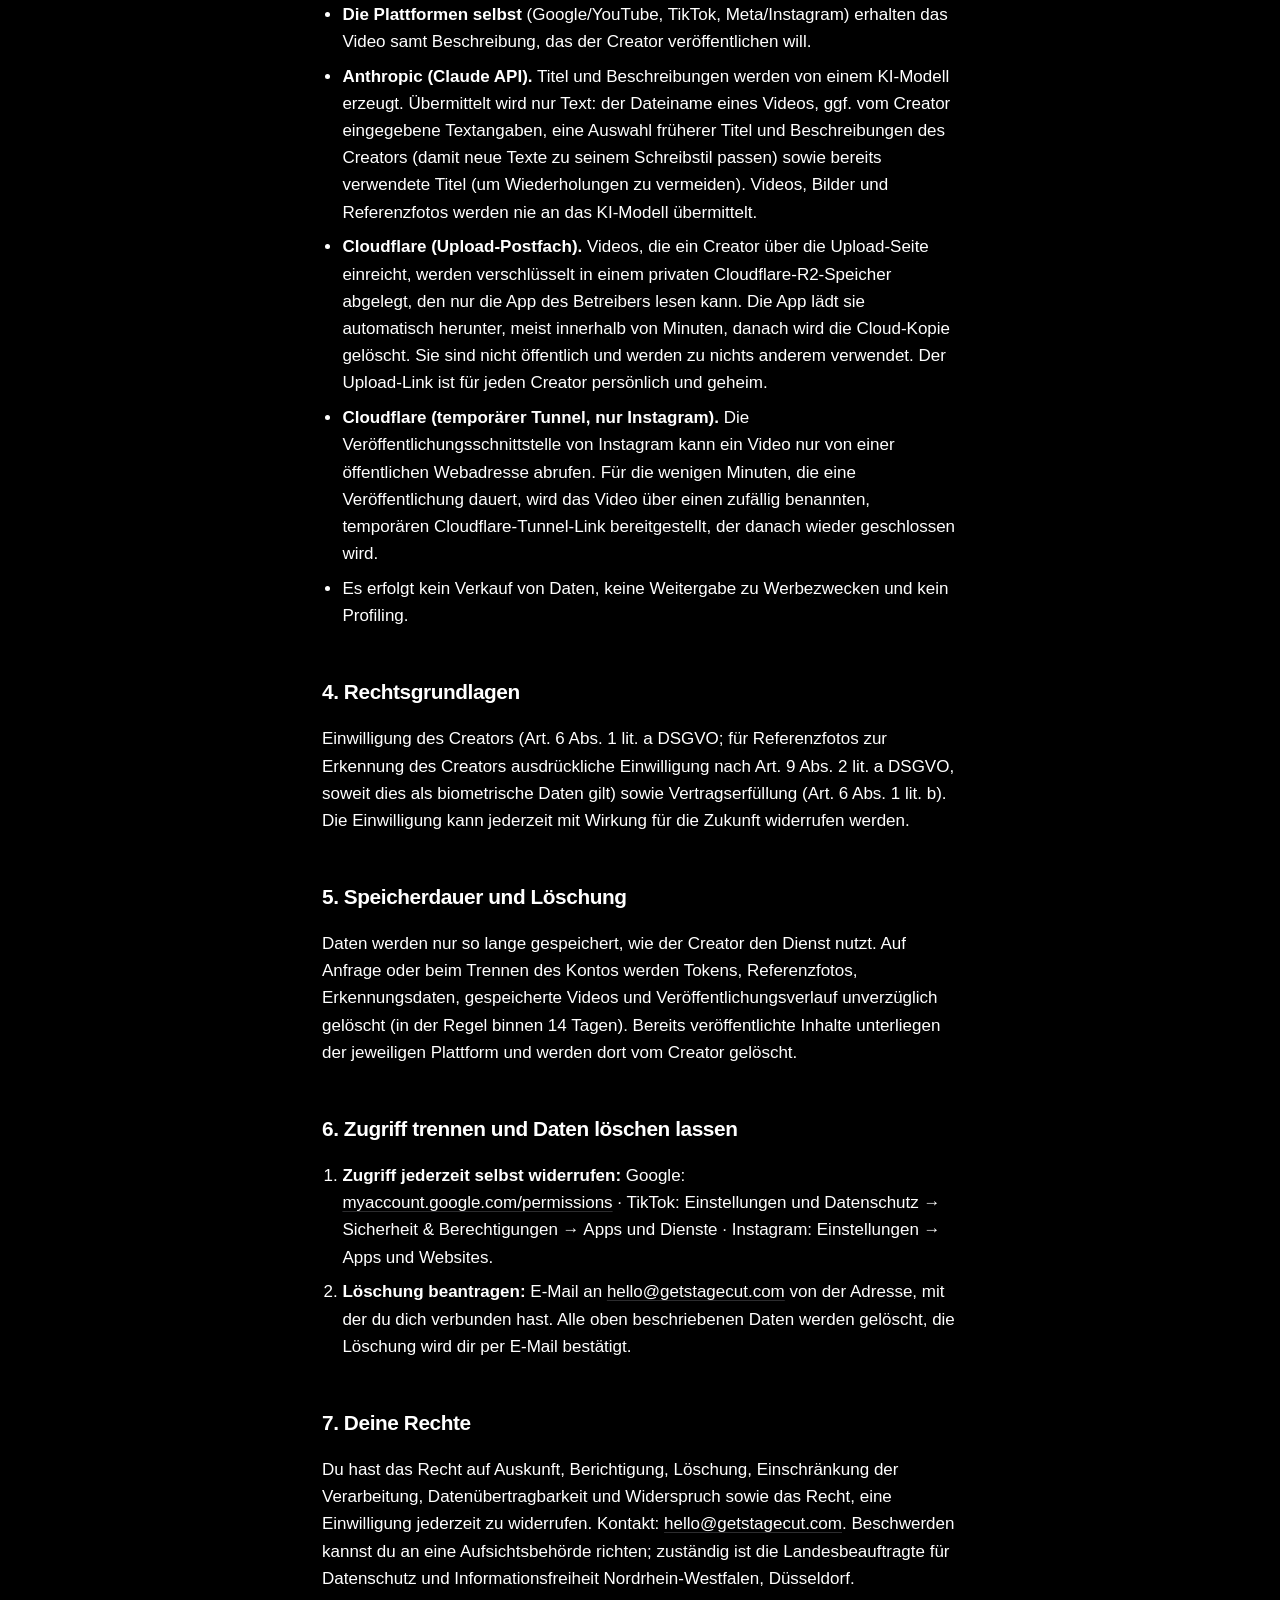
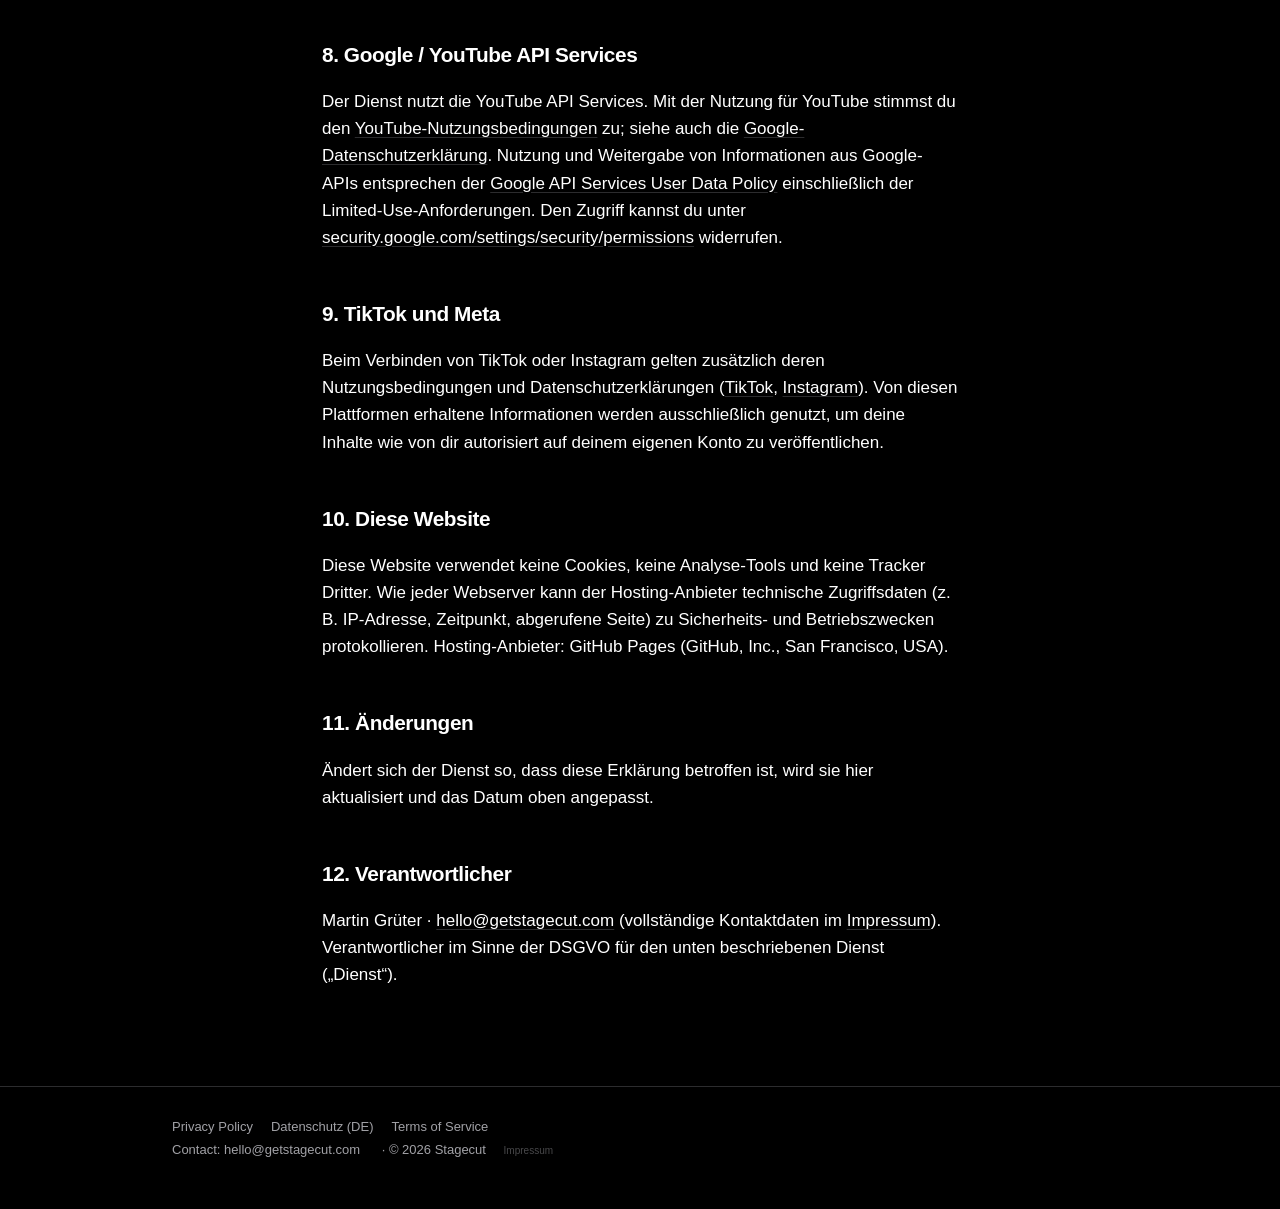
==== commit d812dfa6: "Add files via upload" ====
--- a/datenschutz.html
+++ b/datenschutz.html
@@ -11,7 +11,7 @@
 <body>
 <nav class="nav"><div class="nav-inner">
   <a class="brand" href="index.html">Stagecut</a>
-  <div class="nav-links"><a class="pill" href="mailto:martin-grueter@web.de?subject=Stagecut%20access">Request access</a></div>
+  <div class="nav-links"><a class="pill" href="mailto:hello@getstagecut.com?subject=Stagecut%20access">Request access</a></div>
 </div></nav>
 <main class="narrow">
 <h1>Datenschutzerklärung</h1>
@@ -49,11 +49,11 @@
 <h2 id="delete-data">6. Zugriff trennen und Daten löschen lassen</h2>
 <ol>
 <li><strong>Zugriff jederzeit selbst widerrufen:</strong> Google: <a href="https://myaccount.google.com/permissions">myaccount.google.com/permissions</a> &middot; TikTok: Einstellungen und Datenschutz &rarr; Sicherheit &amp; Berechtigungen &rarr; Apps und Dienste &middot; Instagram: Einstellungen &rarr; Apps und Websites.</li>
-<li><strong>Löschung beantragen:</strong> E-Mail an <a href="mailto:martin-grueter@web.de">martin-grueter@web.de</a> von der Adresse, mit der du dich verbunden hast. Alle oben beschriebenen Daten werden gelöscht, die Löschung wird dir per E-Mail bestätigt.</li>
+<li><strong>Löschung beantragen:</strong> E-Mail an <a href="mailto:hello@getstagecut.com">hello@getstagecut.com</a> von der Adresse, mit der du dich verbunden hast. Alle oben beschriebenen Daten werden gelöscht, die Löschung wird dir per E-Mail bestätigt.</li>
 </ol>
 
 <h2>7. Deine Rechte</h2>
-<p>Du hast das Recht auf Auskunft, Berichtigung, Löschung, Einschränkung der Verarbeitung, Datenübertragbarkeit und Widerspruch sowie das Recht, eine Einwilligung jederzeit zu widerrufen. Kontakt: <a href="mailto:martin-grueter@web.de">martin-grueter@web.de</a>. Beschwerden kannst du an eine Aufsichtsbehörde richten; zuständig ist die Landesbeauftragte für Datenschutz und Informationsfreiheit Nordrhein-Westfalen, Düsseldorf.</p>
+<p>Du hast das Recht auf Auskunft, Berichtigung, Löschung, Einschränkung der Verarbeitung, Datenübertragbarkeit und Widerspruch sowie das Recht, eine Einwilligung jederzeit zu widerrufen. Kontakt: <a href="mailto:hello@getstagecut.com">hello@getstagecut.com</a>. Beschwerden kannst du an eine Aufsichtsbehörde richten; zuständig ist die Landesbeauftragte für Datenschutz und Informationsfreiheit Nordrhein-Westfalen, Düsseldorf.</p>
 
 <h2>8. Google / YouTube API Services</h2>
 <p>Der Dienst nutzt die YouTube API Services. Mit der Nutzung für YouTube stimmst du den <a href="https://www.youtube.com/t/terms">YouTube-Nutzungsbedingungen</a> zu; siehe auch die <a href="https://policies.google.com/privacy">Google-Datenschutzerklärung</a>. Nutzung und Weitergabe von Informationen aus Google-APIs entsprechen der <a href="https://developers.google.com/terms/api-services-user-data-policy">Google API Services User Data Policy</a> einschließlich der Limited-Use-Anforderungen. Den Zugriff kannst du unter <a href="https://security.google.com/settings/security/permissions">security.google.com/settings/security/permissions</a> widerrufen.</p>
@@ -67,13 +67,13 @@
 <h2>11. Änderungen</h2>
 <p>Ändert sich der Dienst so, dass diese Erklärung betroffen ist, wird sie hier aktualisiert und das Datum oben angepasst.</p>
 <h2>12. Verantwortlicher</h2>
-<p>Martin Grüter &middot; <a href="mailto:martin-grueter@web.de">martin-grueter@web.de</a> (vollständige Kontaktdaten im <a href="impressum.html">Impressum</a>). Verantwortlicher im Sinne der DSGVO für den unten beschriebenen Dienst („Dienst“).</p>
+<p>Martin Grüter &middot; <a href="mailto:hello@getstagecut.com">hello@getstagecut.com</a> (vollständige Kontaktdaten im <a href="impressum.html">Impressum</a>). Verantwortlicher im Sinne der DSGVO für den unten beschriebenen Dienst („Dienst“).</p>
 
 
 </main>
 <footer><div class="foot">
   <a href="privacy.html">Privacy Policy</a><a href="datenschutz.html">Datenschutz (DE)</a><a href="terms.html">Terms of Service</a><br>
-  Contact: <a href="mailto:martin-grueter@web.de">martin-grueter@web.de</a> &middot; &copy; 2026 Stagecut <a class="tiny" href="impressum.html">Impressum</a>
+  Contact: <a href="mailto:hello@getstagecut.com">hello@getstagecut.com</a> &middot; &copy; 2026 Stagecut <a class="tiny" href="impressum.html">Impressum</a>
 </div></footer>
 </body>
 </html>
